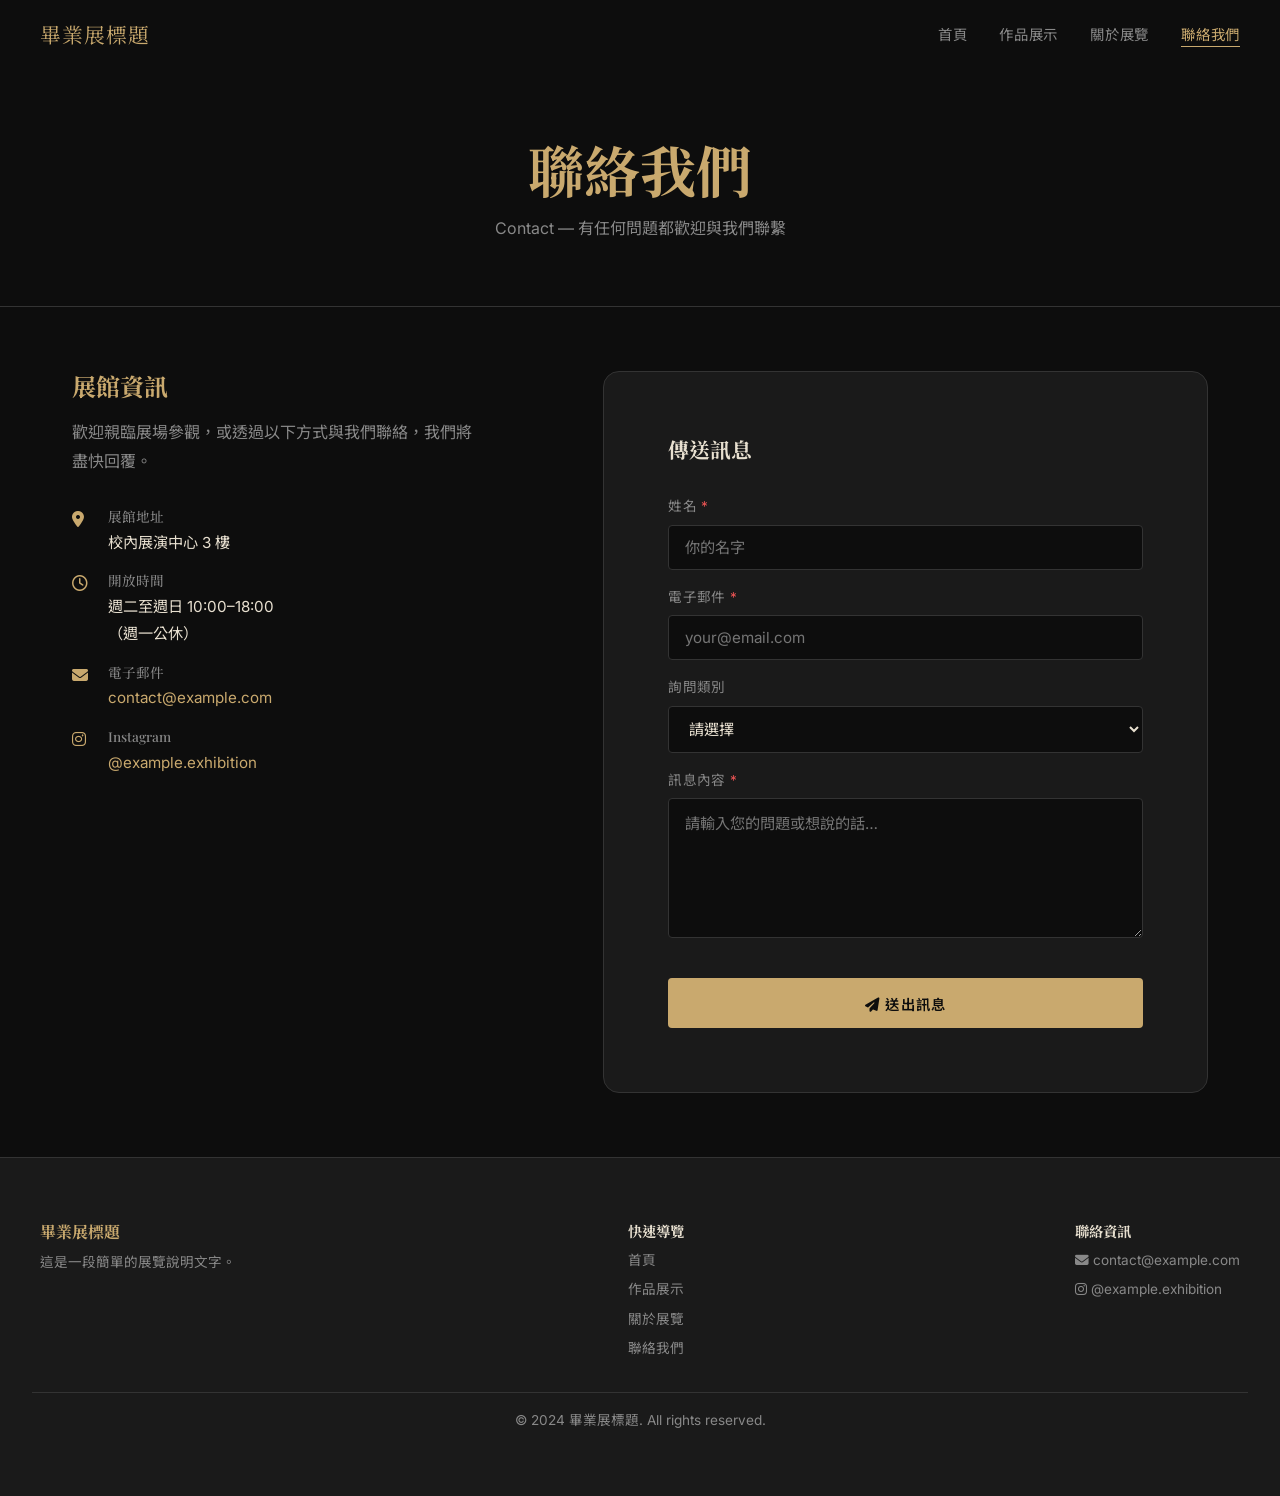
==== contact.html @ 5fcfed1b "refactor: restructure site pages, consolidate CSS and JS files, and remove legacy assets" ====
<!DOCTYPE html>
<html lang="zh-TW">
<head>
  <meta charset="UTF-8" />
  <meta name="viewport" content="width=device-width, initial-scale=1.0" />
  <title>聯絡我們 | 畢業展標題</title>
  <meta name="description" content="聯絡展覽單位，查詢展覽相關資訊或預約參觀。" />

  <link rel="preconnect" href="https://fonts.googleapis.com" />
  <link rel="preconnect" href="https://fonts.gstatic.com" crossorigin />
  <link href="https://fonts.googleapis.com/css2?family=Playfair+Display:ital,wght@0,400;0,700;1,400&family=Inter:wght@400;500;600&family=Noto+Serif+TC:wght@400;700&family=Noto+Sans+TC&display=swap" rel="stylesheet" />
  <link rel="stylesheet" href="https://cdnjs.cloudflare.com/ajax/libs/font-awesome/6.5.0/css/all.min.css" />

  <link rel="stylesheet" href="css/style.css" />
  <style>
    /* ─── 聯絡頁面樣式 ────────────────────────────────────────────────── */
    .contact-layout {
      display: grid;
      grid-template-columns: 1fr 1.5fr;
      gap: var(--spacing-xl);
      align-items: start;
    }

    /* 聯絡資訊欄 */
    .contact-info h2 {
      font-size: 1.5rem;
      margin-bottom: var(--spacing-sm);
      color: var(--color-primary);
    }

    .contact-info p {
      color: var(--color-text-muted);
      line-height: 1.8;
      margin-bottom: var(--spacing-md);
    }

    .contact-detail {
      display: flex;
      align-items: flex-start;
      gap: var(--spacing-sm);
      margin-bottom: var(--spacing-sm);
    }

    .contact-detail i {
      color: var(--color-primary);
      font-size: 1rem;
      margin-top: 3px;
      width: 20px;
    }

    .contact-detail div h4 {
      font-size: 0.85rem;
      color: var(--color-text-muted);
      font-weight: 500;
      margin-bottom: 0.2rem;
    }

    .contact-detail div p {
      font-size: 0.95rem;
      color: var(--color-text);
      margin: 0;
    }

    /* 聯絡表單 */
    .contact-form-card {
      background: var(--color-surface);
      border: 1px solid var(--color-border);
      border-radius: var(--radius-lg);
      padding: var(--spacing-lg);
    }

    .contact-form-card h2 {
      font-size: 1.3rem;
      margin-bottom: var(--spacing-md);
    }

    .form-group {
      margin-bottom: var(--spacing-sm);
    }

    /* TODO [beginner] 修改 label 的字型大小和顏色 */
    .form-group label {
      display: block;
      font-size: 0.85rem;
      color: var(--color-text-muted);
      margin-bottom: 0.4rem;
      letter-spacing: 0.03em;
    }

    .form-group input,
    .form-group select,
    .form-group textarea {
      width: 100%;
      padding: 0.75rem 1rem;
      background: var(--color-bg);
      border: 1px solid var(--color-border);
      border-radius: var(--radius-sm);
      color: var(--color-text);
      font-family: var(--font-body);
      font-size: 0.95rem;
      transition: border-color var(--transition);
      outline: none;
    }

    /* TODO [beginner] 當使用者點選輸入框時，border 顏色改變（:focus 效果） */
    .form-group input:focus,
    .form-group select:focus,
    .form-group textarea:focus {
      border-color: var(--color-primary);
    }

    .form-group input.error,
    .form-group textarea.error {
      border-color: #e55;
    }

    .form-group textarea {
      resize: vertical;
      min-height: 140px;
    }

    .form-group select option {
      background: var(--color-surface);
    }

    .error-msg {
      font-size: 0.8rem;
      color: #e55;
      margin-top: 0.3rem;
      display: none;
    }

    .error-msg.show {
      display: block;
    }

    .form-submit {
      width: 100%;
      padding: 0.9rem;
      margin-top: var(--spacing-sm);
    }

    /* 送出成功訊息 */
    .success-msg {
      display: none;
      text-align: center;
      padding: var(--spacing-md);
      background: rgba(201, 169, 110, 0.1);
      border: 1px solid var(--color-primary);
      border-radius: var(--radius-md);
      color: var(--color-primary);
      margin-top: var(--spacing-sm);
    }

    .success-msg.show {
      display: block;
    }

    @media (max-width: 768px) {
      .contact-layout {
        grid-template-columns: 1fr;
      }
    }
  </style>
</head>
<body>

  <!-- ═══ Navbar ═══════════════════════════════════════════════════════════ -->
  <nav class="navbar scrolled" id="navbar">
    <div class="navbar-inner">
      <a href="index.html" class="navbar-logo">畢業展標題</a>
      <button class="hamburger" aria-label="開啟選單">
        <span></span><span></span><span></span>
      </button>
      <ul class="nav-links">
        <li><a href="index.html">首頁</a></li>
        <li><a href="gallery.html">作品展示</a></li>
        <li><a href="about.html">關於展覽</a></li>
        <li><a href="contact.html">聯絡我們</a></li>
      </ul>
    </div>
  </nav>

  <!-- ═══ Page Header ═══════════════════════════════════════════════════════ -->
  <header class="page-header">
    <div class="container">
      <h1>聯絡我們</h1>
      <p>Contact — 有任何問題都歡迎與我們聯繫</p>
    </div>
  </header>

  <!-- ═══ Main ══════════════════════════════════════════════════════════════ -->
  <main class="section">
    <div class="container">
      <div class="contact-layout">

        <!-- 左側：聯絡資訊 -->
        <!-- TODO [beginner] 修改以下的聯絡資訊 -->
        <div class="contact-info reveal">
          <h2>展館資訊</h2>
          <p>歡迎親臨展場參觀，或透過以下方式與我們聯絡，我們將盡快回覆。</p>

          <div class="contact-detail">
            <i class="fa-solid fa-location-dot"></i>
            <div>
              <h4>展館地址</h4>
              <p>校內展演中心 3 樓</p>
            </div>
          </div>

          <div class="contact-detail">
            <i class="fa-regular fa-clock"></i>
            <div>
              <h4>開放時間</h4>
              <p>週二至週日 10:00–18:00<br />（週一公休）</p>
            </div>
          </div>

          <div class="contact-detail">
            <i class="fa-solid fa-envelope"></i>
            <div>
              <h4>電子郵件</h4>
              <p><a href="mailto:contact@example.com">contact@example.com</a></p>
            </div>
          </div>

          <div class="contact-detail">
            <i class="fa-brands fa-instagram"></i>
            <div>
              <h4>Instagram</h4>
              <p><a href="#">@example.exhibition</a></p>
            </div>
          </div>
        </div>

        <!-- 右側：聯絡表單 -->
        <div class="contact-form-card reveal reveal-delay-1">
          <h2>傳送訊息</h2>

          <!--
            這是一個純 HTML 表單，不需要後端伺服器
            TODO [challenge] 試著用 JavaScript 實作表單驗證：
              1. 姓名不能是空白
              2. Email 格式要正確（hint：用正規表達式 regex）
              3. 訊息不能少於 10 個字元
              送出後顯示成功訊息，並清空表單
          -->
          <form id="contact-form" novalidate>

            <div class="form-group">
              <label for="name">姓名 <span style="color:#e55">*</span></label>
              <input type="text" id="name" name="name" placeholder="你的名字" />
              <p class="error-msg" id="name-error">請輸入姓名</p>
            </div>

            <div class="form-group">
              <label for="email">電子郵件 <span style="color:#e55">*</span></label>
              <input type="email" id="email" name="email" placeholder="your@email.com" />
              <p class="error-msg" id="email-error">請輸入有效的電子郵件</p>
            </div>

            <div class="form-group">
              <label for="subject">詢問類別</label>
              <select id="subject" name="subject">
                <option value="">請選擇</option>
                <option value="ticket">票務問題</option>
                <option value="group">團體參觀</option>
                <option value="media">媒體採訪</option>
                <option value="other">其他問題</option>
              </select>
            </div>

            <div class="form-group">
              <label for="message">訊息內容 <span style="color:#e55">*</span></label>
              <textarea id="message" name="message" placeholder="請輸入您的問題或想說的話…"></textarea>
              <p class="error-msg" id="message-error">訊息至少需要 10 個字元</p>
            </div>

            <button type="submit" class="btn btn-primary form-submit">
              <i class="fa-solid fa-paper-plane"></i> 送出訊息
            </button>

            <div class="success-msg" id="success-msg">
              <i class="fa-solid fa-circle-check"></i>
              訊息已送出！我們將盡快回覆您。
            </div>

          </form>
        </div>
      </div>
    </div>
  </main>

  <!-- ═══ Footer ════════════════════════════════════════════════════════════ -->
  <footer class="footer">
    <div class="footer-grid">
      <div class="footer-brand">
        <h3>畢業展標題</h3>
        <p>這是一段簡單的展覽說明文字。</p>
      </div>
      <div class="footer-links">
        <h4>快速導覽</h4>
        <ul>
          <li><a href="index.html">首頁</a></li>
          <li><a href="gallery.html">作品展示</a></li>
          <li><a href="about.html">關於展覽</a></li>
          <li><a href="contact.html">聯絡我們</a></li>
        </ul>
      </div>
      <div class="footer-links">
        <h4>聯絡資訊</h4>
        <ul>
          <li><a href="mailto:contact@example.com"><i class="fa-solid fa-envelope"></i> contact@example.com</a></li>
          <li><a href="#"><i class="fa-brands fa-instagram"></i> @example.exhibition</a></li>
        </ul>
      </div>
    </div>
    <p class="footer-copy">© 2024 畢業展標題. All rights reserved.</p>
  </footer>

  <!-- ═══ Scripts ════════════════════════════════════════════════════════════ -->
  <script src="js/main.js"></script>
  <script>
    /**
     * 表單驗證邏輯
     *
     * 學習重點：
     *  - 表單的 submit 事件與 preventDefault()
     *  - 正規表達式（Regex）驗證 email 格式
     *  - 動態新增/移除 CSS class 來顯示錯誤訊息
     */

    // TODO [challenge] 目前這裡是完整的範例程式碼，你的任務是：
    //   1. 讀懂每一行的意思
    //   2. 試著在 console.log 加入 debug 訊息，幫助你理解流程
    //   3. 新增一個「字數計數器」，顯示 textarea 還能輸入幾個字

    document.getElementById('contact-form').addEventListener('submit', function(e) {
      e.preventDefault(); // 阻止表單的預設送出行為（會重新整理頁面）

      let isValid = true;

      // 驗證姓名
      const name = document.getElementById('name');
      if (name.value.trim() === '') {
        name.classList.add('error');
        document.getElementById('name-error').classList.add('show');
        isValid = false;
      } else {
        name.classList.remove('error');
        document.getElementById('name-error').classList.remove('show');
      }

      // 驗證 Email（使用正規表達式）
      const email = document.getElementById('email');
      const emailRegex = /^[^\s@]+@[^\s@]+\.[^\s@]+$/;
      // TODO [intermediate] 試著理解這個 Regex 的意思，並在 MDN 查詢更多關於正規表達式的資料
      if (!emailRegex.test(email.value)) {
        email.classList.add('error');
        document.getElementById('email-error').classList.add('show');
        isValid = false;
      } else {
        email.classList.remove('error');
        document.getElementById('email-error').classList.remove('show');
      }

      // 驗證訊息長度
      const message = document.getElementById('message');
      if (message.value.trim().length < 10) {
        message.classList.add('error');
        document.getElementById('message-error').classList.add('show');
        isValid = false;
      } else {
        message.classList.remove('error');
        document.getElementById('message-error').classList.remove('show');
      }

      // 全部驗證通過 → 顯示成功訊息
      if (isValid) {
        document.getElementById('success-msg').classList.add('show');
        this.reset(); // 清空表單
        // TODO [challenge] 試著用 setTimeout 讓成功訊息在 5 秒後自動消失
      }
    });
  </script>

</body>
</html>
---- css/style.css ----
/*
 * style.css — 全站共用樣式
 *
 * 學習重點：
 *  - CSS 自定義變數 (Custom Properties / Variables)
 *  - Flexbox 排版
 *  - CSS Reset 的重要性
 *  - RWD 響應式設計（Media Query）
 *  - 過渡動畫（transition）與滾動動畫（.reveal）
 */

/* ═══════════════════════════════════════════════════════
   1. CSS 變數（設計系統的核心！改這裡就能換掉整個網站配色）
   ═══════════════════════════════════════════════════════ */
:root {
  /* TODO [beginner] 試著修改這些顏色變數，整個網站配色會一起改變！ */
  --color-primary: #c9a96e;       /* 金色主色 */
  --color-primary-dark: #a07840;  /* 深金色（hover 時使用） */
  --color-bg: #0d0d0d;            /* 全站背景（深黑） */
  --color-surface: #1a1a1a;       /* 卡片/區塊背景 */
  --color-surface-2: #252525;     /* 次層背景 */
  --color-text: #e8e0d0;          /* 主文字（米白） */
  --color-text-muted: #888;       /* 次要文字（灰） */
  --color-border: #333;           /* 邊框線 */

  /* 字型 */
  --font-heading: 'Playfair Display', 'Noto Serif TC', serif;
  --font-body: 'Inter', 'Noto Sans TC', sans-serif;

  /* 間距 */
  --spacing-xs: 0.5rem;
  --spacing-sm: 1rem;
  --spacing-md: 2rem;
  --spacing-lg: 4rem;
  --spacing-xl: 8rem;

  /* 圓角 */
  --radius-sm: 4px;
  --radius-md: 8px;
  --radius-lg: 16px;

  /* 陰影 */
  --shadow-card: 0 4px 20px rgba(0, 0, 0, 0.4);
  --shadow-hover: 0 8px 32px rgba(201, 169, 110, 0.2);

  /* 過渡動畫速度 */
  --transition: 0.3s ease;

  /* Navbar 高度 */
  --navbar-height: 70px;
}

/* ═══════════════════════════════════════════════════════
   2. Reset & Base Styles
   ═══════════════════════════════════════════════════════ */
*,
*::before,
*::after {
  box-sizing: border-box;
  margin: 0;
  padding: 0;
}

html {
  scroll-behavior: smooth; /* TODO [beginner] 試著拿掉這行，觀察錨點連結的差異 */
}

body {
  background-color: var(--color-bg);
  color: var(--color-text);
  font-family: var(--font-body);
  font-size: 16px;
  line-height: 1.7;
  min-height: 100vh;
}

img {
  max-width: 100%;
  display: block;
}

a {
  color: var(--color-primary);
  text-decoration: none;
  transition: color var(--transition);
}

a:hover {
  color: var(--color-primary-dark);
}

h1, h2, h3, h4 {
  font-family: var(--font-heading);
  line-height: 1.3;
  color: var(--color-text);
}

ul {
  list-style: none;
}

/* ═══════════════════════════════════════════════════════
   3. Utility Classes（工具 class，在不同頁面都會用到）
   ═══════════════════════════════════════════════════════ */
.container {
  max-width: 1200px;
  margin: 0 auto;
  padding: 0 var(--spacing-md);
}

.section {
  padding: var(--spacing-lg) 0;
}

.section-title {
  font-size: clamp(1.8rem, 4vw, 2.8rem);
  text-align: center;
  margin-bottom: var(--spacing-xs);
  color: var(--color-text);
}

.section-subtitle {
  text-align: center;
  color: var(--color-text-muted);
  margin-bottom: var(--spacing-md);
  font-size: 0.95rem;
  letter-spacing: 0.05em;
}

.section-divider {
  display: flex;
  align-items: center;
  justify-content: center;
  gap: var(--spacing-sm);
  margin-bottom: var(--spacing-lg);
}

.section-divider::before,
.section-divider::after {
  content: '';
  display: block;
  width: 60px;
  height: 1px;
  background: var(--color-primary);
  opacity: 0.5;
}

.btn {
  display: inline-block;
  padding: 0.75rem 2rem;
  border-radius: var(--radius-sm);
  font-family: var(--font-body);
  font-size: 0.9rem;
  letter-spacing: 0.08em;
  cursor: pointer;
  transition: all var(--transition);
  border: none;
}

.btn-primary {
  background: var(--color-primary);
  color: #0d0d0d;
  font-weight: 600;
}

.btn-primary:hover {
  background: var(--color-primary-dark);
  color: #0d0d0d;
  transform: translateY(-2px);
  box-shadow: var(--shadow-hover);
}

.btn-outline {
  background: transparent;
  color: var(--color-primary);
  border: 1px solid var(--color-primary);
}

.btn-outline:hover {
  background: var(--color-primary);
  color: #0d0d0d;
  transform: translateY(-2px);
}

/* ═══════════════════════════════════════════════════════
   4. Navbar
   ═══════════════════════════════════════════════════════ */
.navbar {
  position: fixed;
  top: 0;
  left: 0;
  right: 0;
  z-index: 1000;
  height: var(--navbar-height);
  display: flex;
  align-items: center;
  padding: 0 var(--spacing-md);
  transition: background var(--transition), box-shadow var(--transition);
}

/* 滾動後加上背景（由 main.js 控制） */
.navbar.scrolled {
  background: rgba(13, 13, 13, 0.95);
  backdrop-filter: blur(10px);
  box-shadow: 0 1px 0 var(--color-border);
}

.navbar-inner {
  max-width: 1200px;
  width: 100%;
  margin: 0 auto;
  display: flex;
  align-items: center;
  justify-content: space-between;
}

.navbar-logo {
  font-family: var(--font-heading);
  font-size: 1.3rem;
  color: var(--color-primary) !important;
  letter-spacing: 0.05em;
}

.nav-links {
  display: flex;
  align-items: center;
  gap: var(--spacing-md);
}

.nav-links a {
  color: var(--color-text-muted);
  font-size: 0.9rem;
  letter-spacing: 0.05em;
  transition: color var(--transition);
  position: relative;
}

.nav-links a::after {
  content: '';
  position: absolute;
  bottom: -4px;
  left: 0;
  width: 0;
  height: 1px;
  background: var(--color-primary);
  transition: width var(--transition);
}

.nav-links a:hover,
.nav-links a.active {
  color: var(--color-primary);
}

.nav-links a:hover::after,
.nav-links a.active::after {
  width: 100%;
}

/* 漢堡選單（手機版） */
.hamburger {
  display: none;
  flex-direction: column;
  gap: 5px;
  cursor: pointer;
  background: none;
  border: none;
  padding: 4px;
}

.hamburger span {
  display: block;
  width: 24px;
  height: 2px;
  background: var(--color-text);
  transition: all var(--transition);
}

/* TODO [intermediate] 試著為 .hamburger.active 加上「X」形狀的動畫 */

/* ═══════════════════════════════════════════════════════
   5. Page Header（內頁頂部橫幅）
   ═══════════════════════════════════════════════════════ */
.page-header {
  padding-top: calc(var(--navbar-height) + var(--spacing-lg));
  padding-bottom: var(--spacing-lg);
  text-align: center;
  border-bottom: 1px solid var(--color-border);
}

.page-header h1 {
  font-size: clamp(2rem, 5vw, 3.5rem);
  color: var(--color-primary);
  margin-bottom: var(--spacing-xs);
}

.page-header p {
  color: var(--color-text-muted);
  font-size: 1rem;
}

/* ═══════════════════════════════════════════════════════
   6. Footer
   ═══════════════════════════════════════════════════════ */
.footer {
  background: var(--color-surface);
  border-top: 1px solid var(--color-border);
  padding: var(--spacing-lg) var(--spacing-md);
  text-align: center;
  color: var(--color-text-muted);
  font-size: 0.85rem;
}

.footer-grid {
  display: flex;
  justify-content: space-between;
  align-items: flex-start;
  flex-wrap: wrap;
  gap: var(--spacing-md);
  max-width: 1200px;
  margin: 0 auto var(--spacing-md);
  text-align: left;
}

.footer-brand h3 {
  font-family: var(--font-heading);
  color: var(--color-primary);
  margin-bottom: var(--spacing-xs);
}

.footer-links h4 {
  color: var(--color-text);
  margin-bottom: var(--spacing-xs);
  font-size: 0.9rem;
}

.footer-links ul {
  display: flex;
  flex-direction: column;
  gap: 0.4rem;
}

.footer-links a {
  color: var(--color-text-muted);
  font-size: 0.85rem;
}

.footer-links a:hover {
  color: var(--color-primary);
}

.footer-copy {
  padding-top: var(--spacing-sm);
  border-top: 1px solid var(--color-border);
}

/* ═══════════════════════════════════════════════════════
   7. 滾動動畫（.reveal）
   ═══════════════════════════════════════════════════════ */
.reveal {
  opacity: 0;
  transform: translateY(30px);
  transition: opacity 0.6s ease, transform 0.6s ease;
}

.reveal.visible {
  opacity: 1;
  transform: translateY(0);
}

/* 延遲版本（錯開動畫時機） */
.reveal-delay-1 { transition-delay: 0.1s; }
.reveal-delay-2 { transition-delay: 0.2s; }
.reveal-delay-3 { transition-delay: 0.3s; }

/* ═══════════════════════════════════════════════════════
   8. RWD 響應式設計
   ═══════════════════════════════════════════════════════ */

/* TODO [beginner] 試著縮小瀏覽器視窗，觀察 navbar 變成漢堡選單 */
@media (max-width: 768px) {
  .hamburger {
    display: flex;
  }

  .nav-links {
    position: fixed;
    top: var(--navbar-height);
    left: 0;
    right: 0;
    background: rgba(13, 13, 13, 0.98);
    flex-direction: column;
    align-items: center;
    padding: var(--spacing-md);
    gap: var(--spacing-md);
    max-height: 0;
    overflow: hidden;
    transition: max-height var(--transition), padding var(--transition);
  }

  .nav-links.open {
    max-height: 400px;
    border-bottom: 1px solid var(--color-border);
  }

  .footer-grid {
    flex-direction: column;
    text-align: center;
  }
}
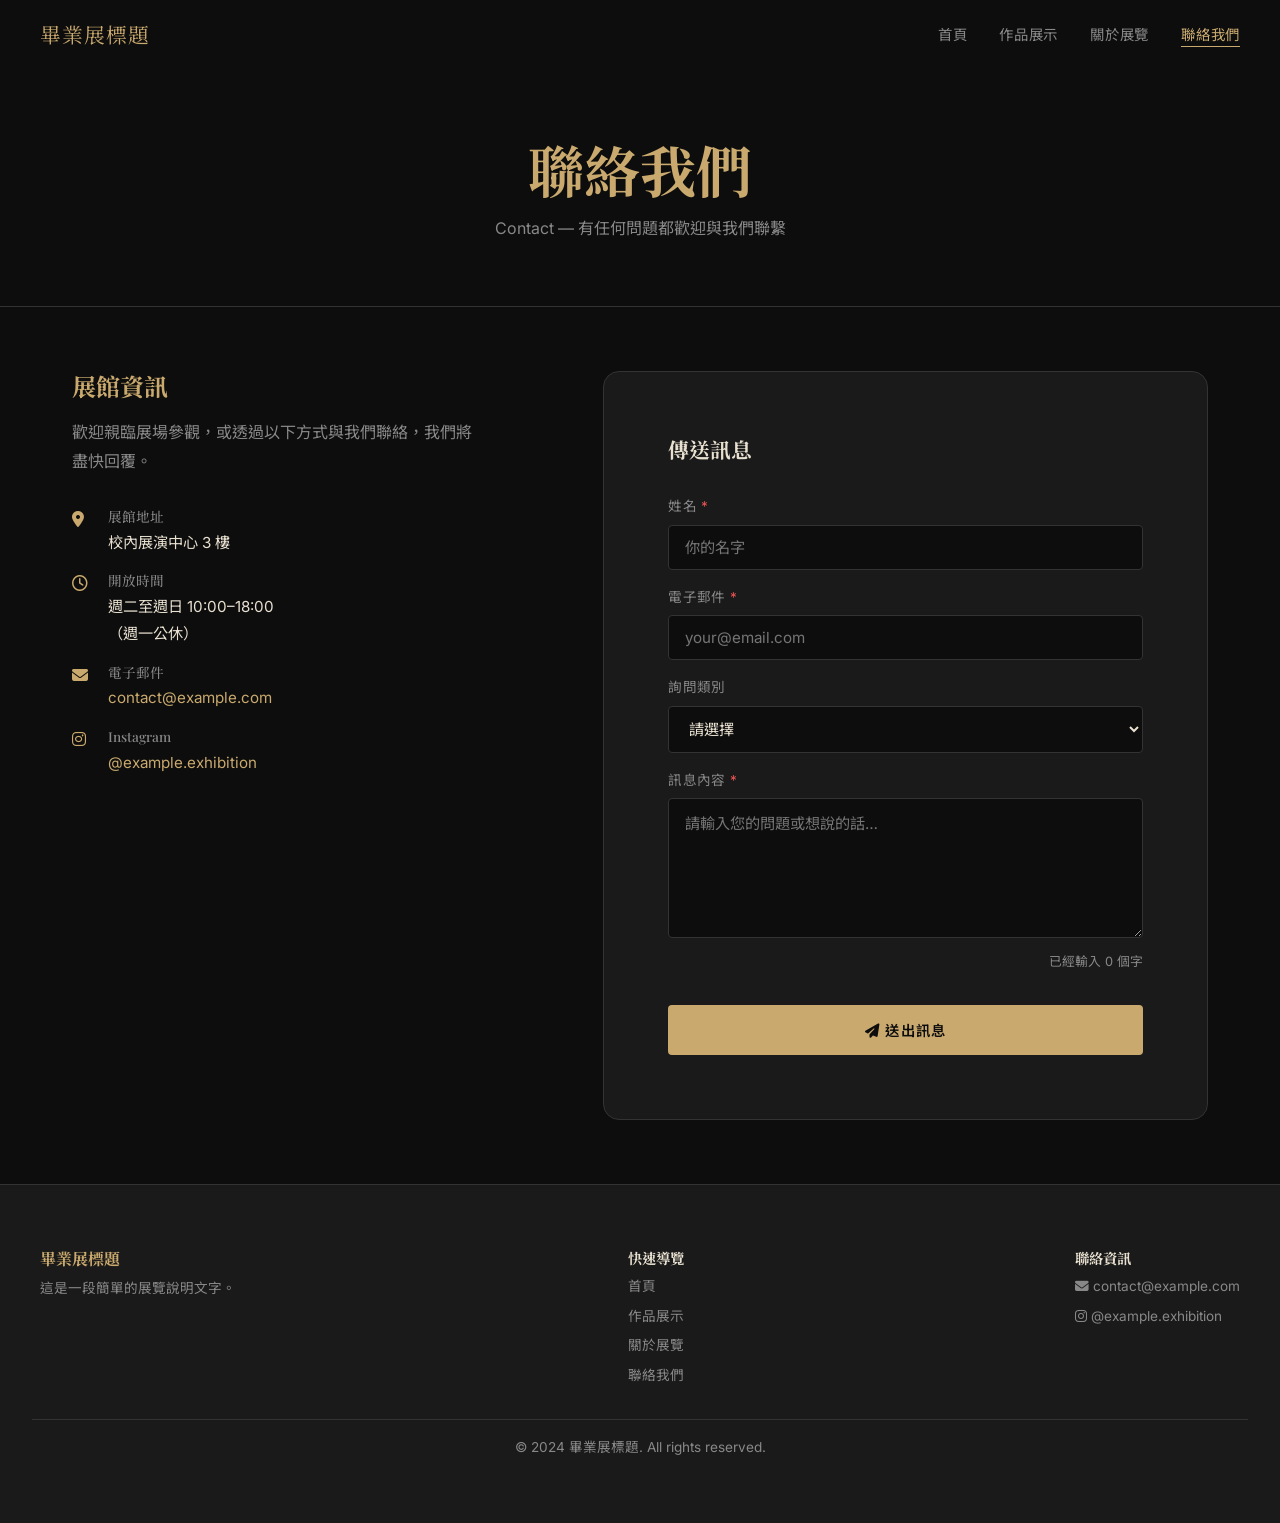
==== commit e3427c17: "feat: button on main page change to column" ====
--- a/contact.html
+++ b/contact.html
@@ -273,6 +273,7 @@
             <div class="form-group">
               <label for="message">訊息內容 <span style="color:#e55">*</span></label>
               <textarea id="message" name="message" placeholder="請輸入您的問題或想說的話…"></textarea>
+              <div id="char-counter" style="text-align: right; font-size: 0.8rem; color: var(--color-text-muted); margin-top: 0.3rem;">已經輸入 0 個字</div>
               <p class="error-msg" id="message-error">訊息至少需要 10 個字元</p>
             </div>
 
@@ -335,6 +336,15 @@
     //   2. 試著在 console.log 加入 debug 訊息，幫助你理解流程
     //   3. 新增一個「字數計數器」，顯示 textarea 還能輸入幾個字
 
+    const messageInput = document.getElementById('message');
+    const charCounter = document.getElementById('char-counter');
+    if (messageInput && charCounter) {
+      messageInput.addEventListener('input', function() {
+        const currentLength = this.value.length;
+        charCounter.textContent = `已經輸入 ${currentLength} 個字`;
+      });
+    }
+
     document.getElementById('contact-form').addEventListener('submit', function(e) {
       e.preventDefault(); // 阻止表單的預設送出行為（會重新整理頁面）
 
@@ -377,9 +387,15 @@
 
       // 全部驗證通過 → 顯示成功訊息
       if (isValid) {
-        document.getElementById('success-msg').classList.add('show');
+        const successMsg = document.getElementById('success-msg');
+        successMsg.classList.add('show');
         this.reset(); // 清空表單
+        if (charCounter) charCounter.textContent = '已經輸入 0 個字'; // 重置計數器
+        
         // TODO [challenge] 試著用 setTimeout 讓成功訊息在 5 秒後自動消失
+        setTimeout(() => {
+          successMsg.classList.remove('show');
+        }, 5000);
       }
     });
   </script>
